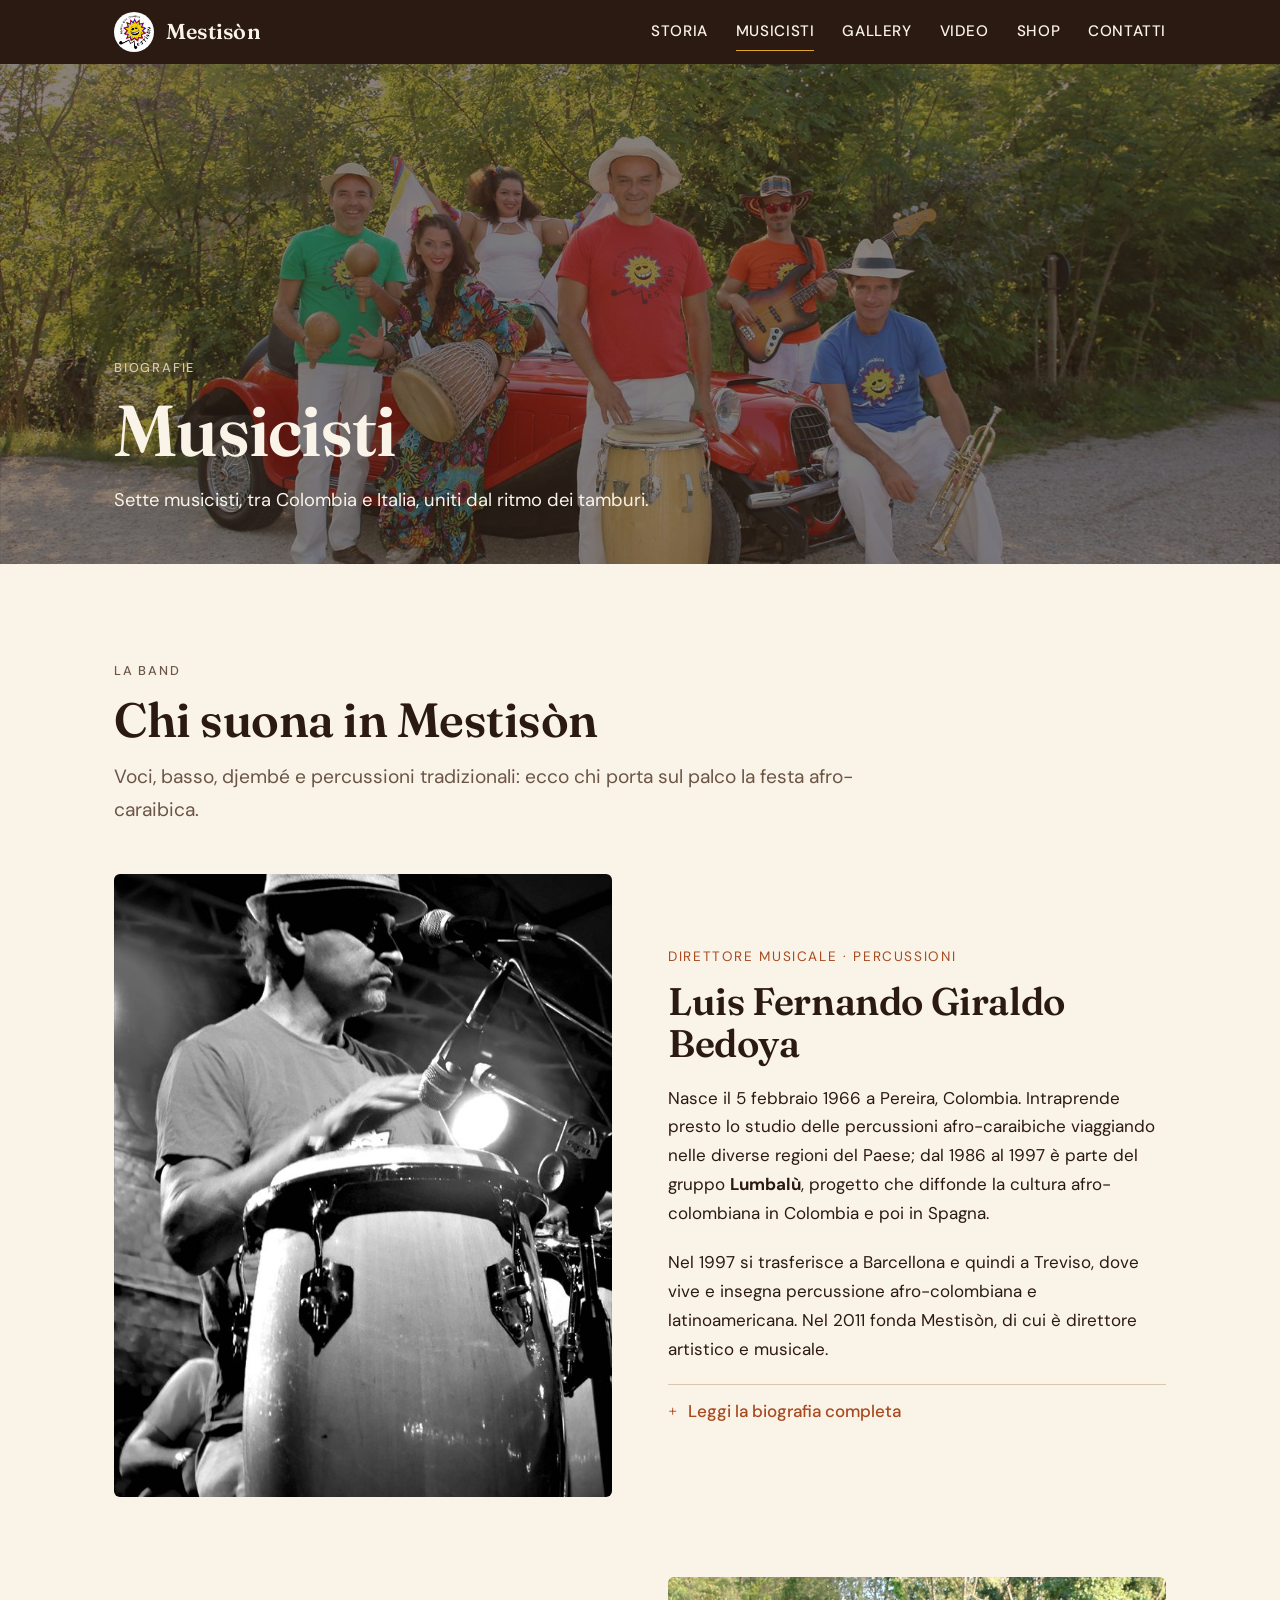
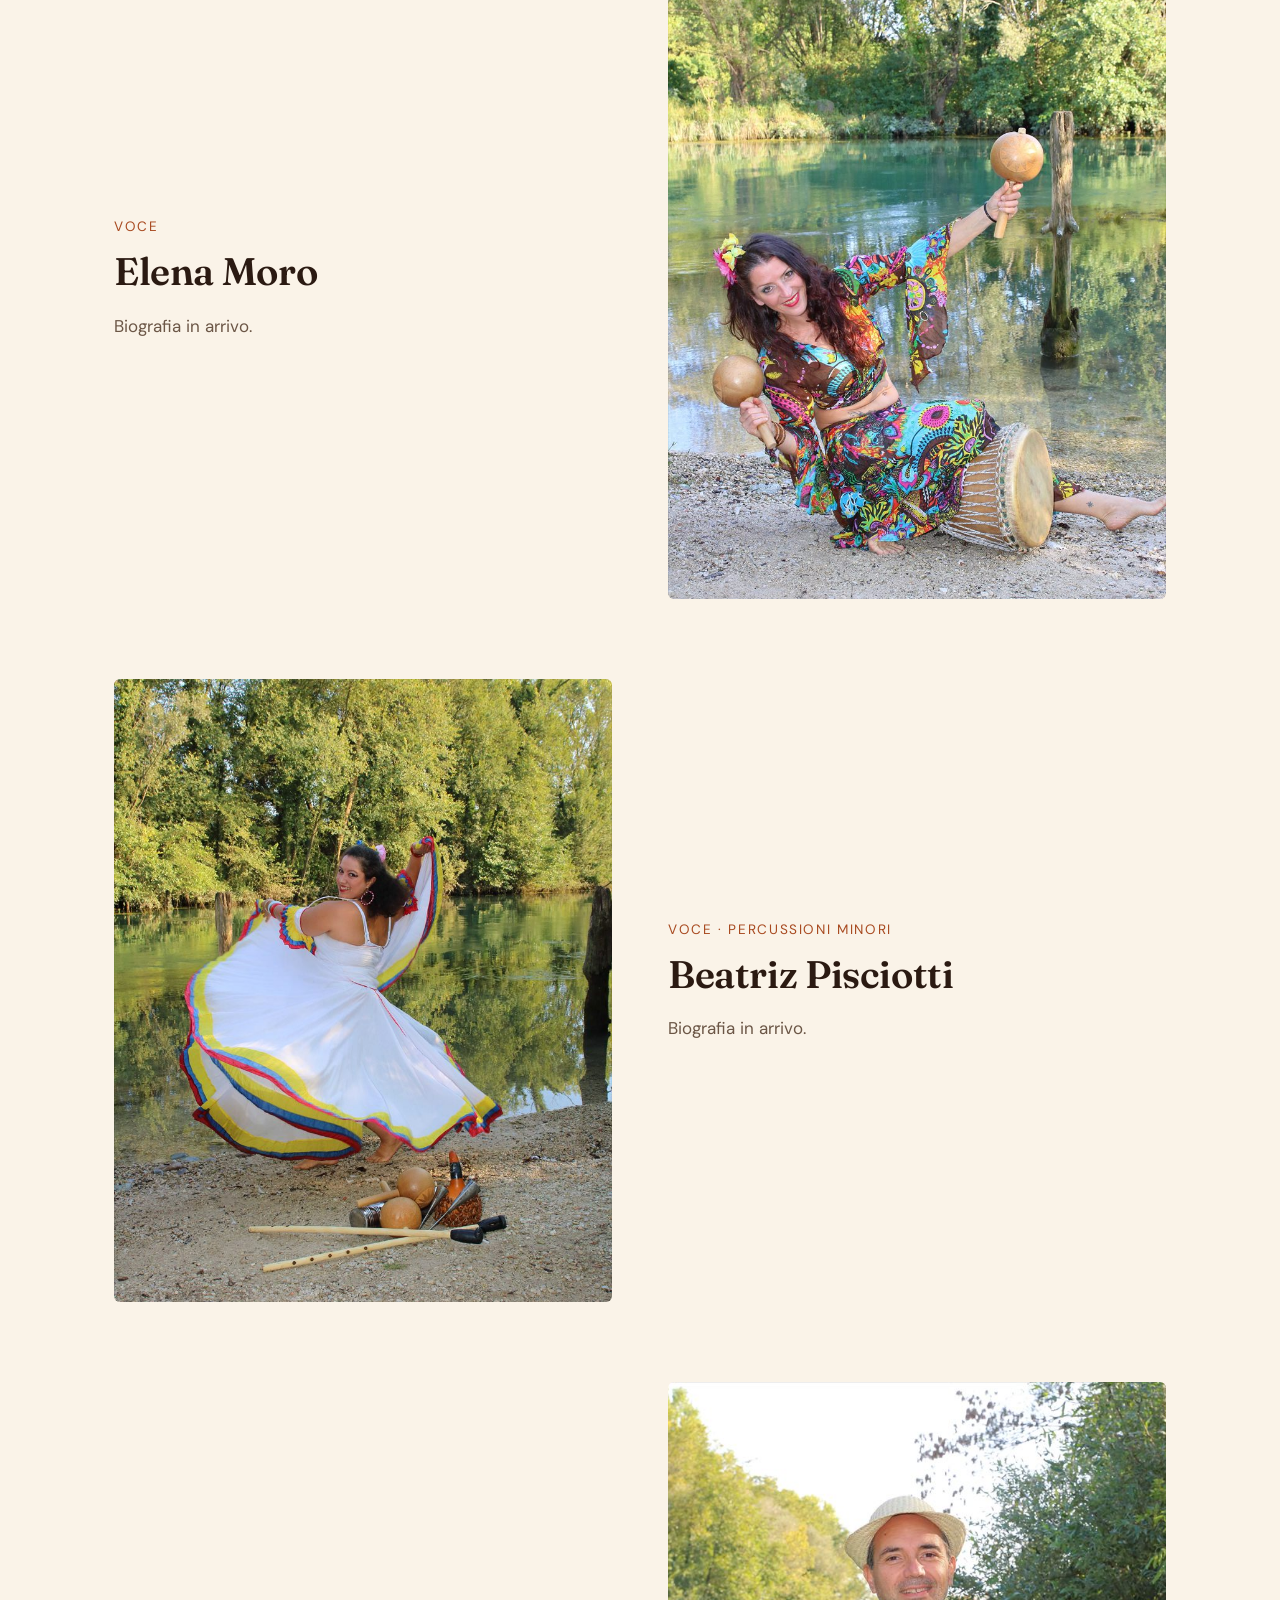
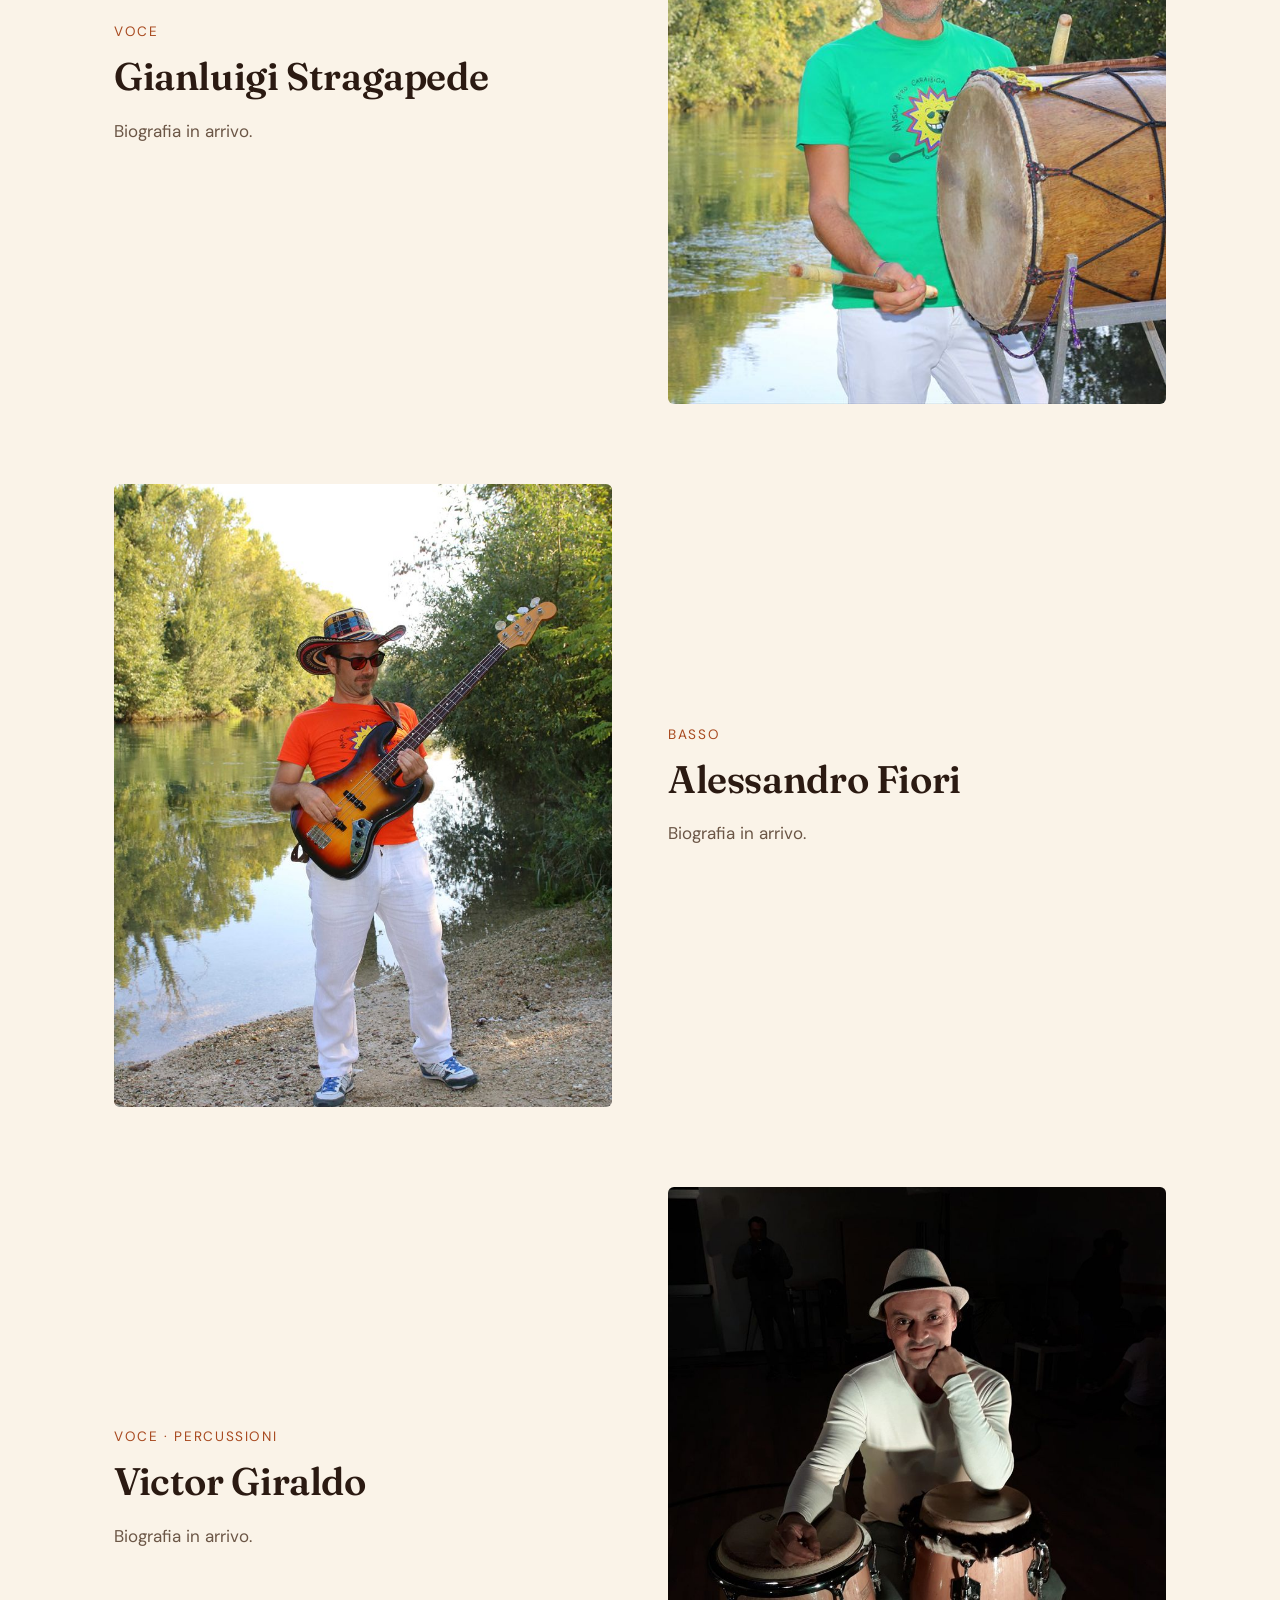
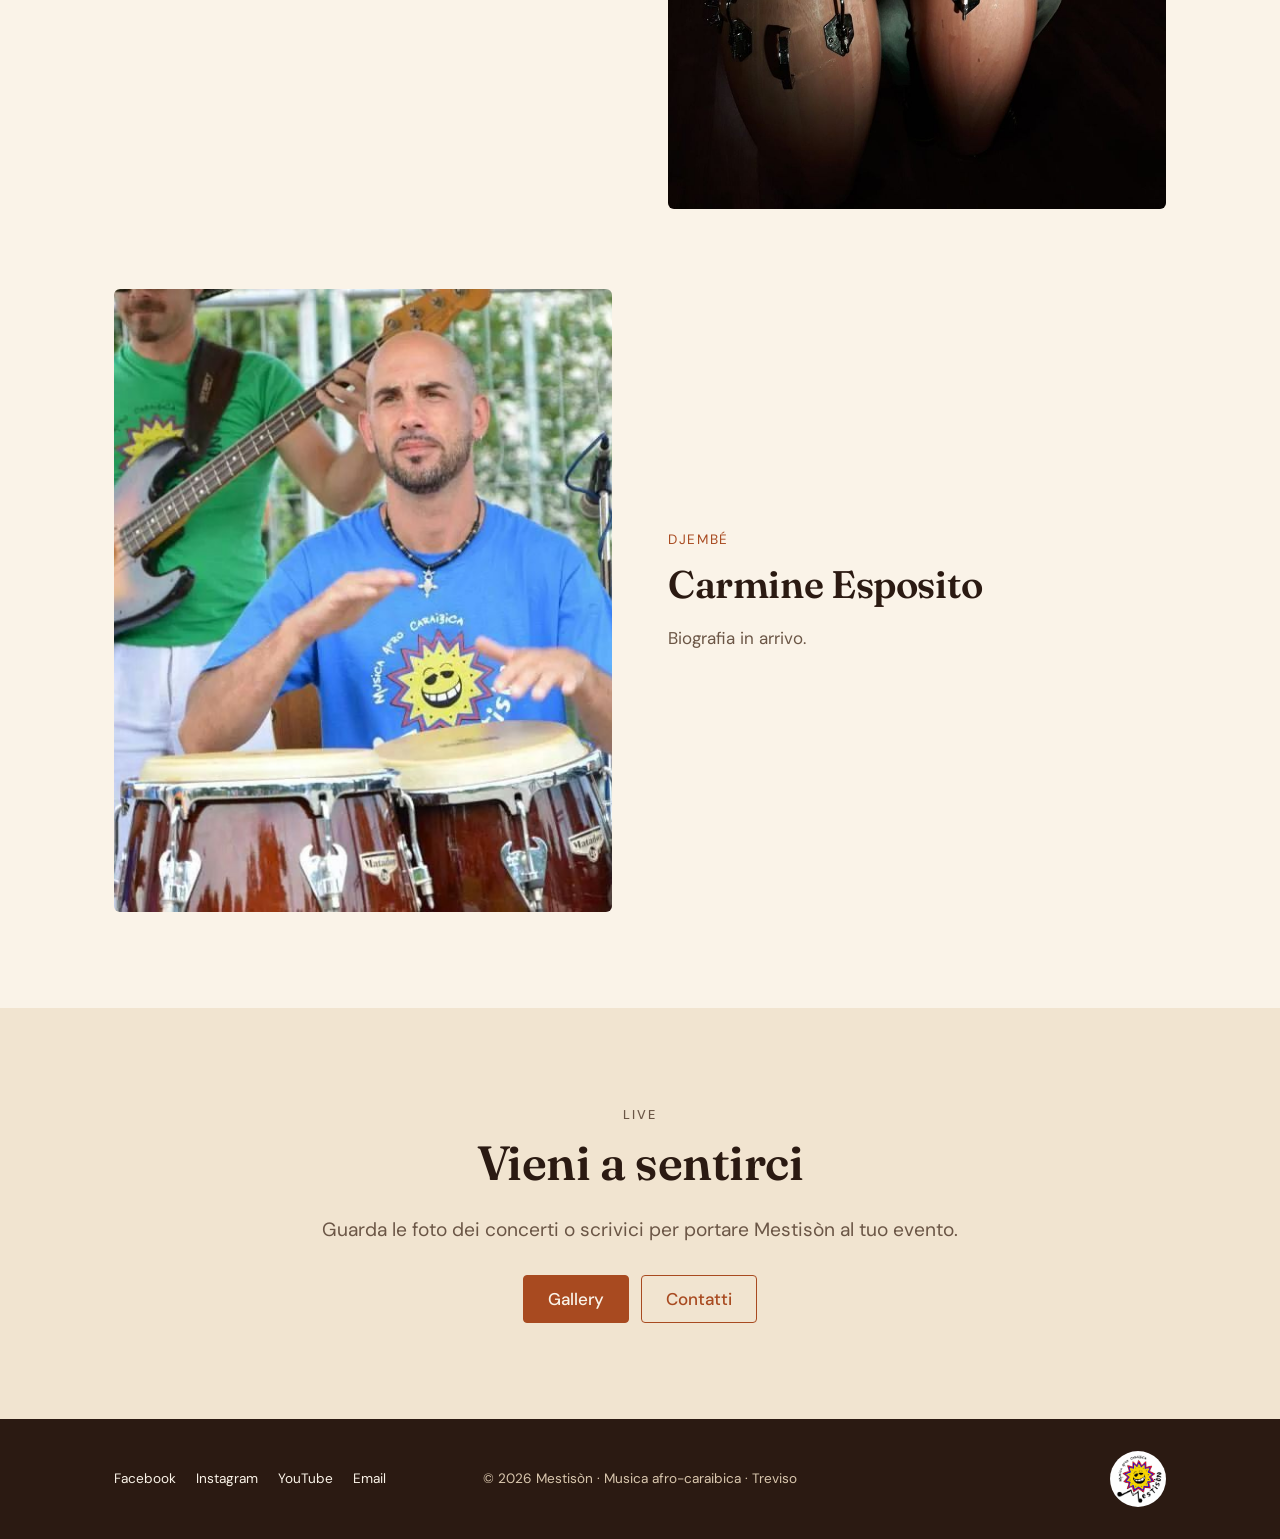
==== site/musicisti/index.html @ 8d2affe0 "Primo commit sito" ====
<!DOCTYPE html>
<html lang="it">
<head>
  <meta charset="utf-8">
  <meta name="viewport" content="width=device-width, initial-scale=1">
  <title>Musicisti · Mestisòn</title>
  <meta name="description" content="I musicisti di Mestisòn: voci, basso, djembé e percussioni afro-colombiane sotto la direzione di Luis Fernando Giraldo Bedoya.">
  <link rel="icon" href="../assets/images/logo.jpg">
  <link rel="preconnect" href="https://fonts.googleapis.com">
  <link rel="preconnect" href="https://fonts.gstatic.com" crossorigin>
  <link href="https://fonts.googleapis.com/css2?family=Fraunces:wght@600&family=DM+Sans:wght@400;500;700&display=swap" rel="stylesheet">
  <link rel="stylesheet" href="../css/style.css">
</head>
<body>
  <a class="skip-link" href="#main">Vai al contenuto</a>

  <header class="top-bar">
    <div class="container top-bar__inner">
      <a class="brand" href="../" aria-label="Mestisòn, home">
        <img src="../assets/images/logo.jpg" alt="" width="40" height="40">
        <span>Mestisòn</span>
      </a>
      <button class="menu-toggle" type="button" aria-expanded="false" aria-controls="site-nav" aria-label="Apri il menu">
        <span></span><span></span><span></span>
      </button>
      <nav id="site-nav" class="site-nav" aria-label="Navigazione principale">
        <ul>
          <li><a href="../storia/">Storia</a></li>
          <li><a href="../musicisti/" aria-current="page">Musicisti</a></li>
          <li><a href="../gallery/">Gallery</a></li>
          <li><a href="../video/">Video</a></li>
          <li><a href="../shop/">Shop</a></li>
          <li><a href="../contatti/">Contatti</a></li>
        </ul>
      </nav>
    </div>
  </header>

  <section class="hero" aria-labelledby="page-title">
    <img class="hero__img" src="../assets/images/gallery/img-7820.jpg" alt="I componenti di Mestisòn in posa con gli strumenti davanti a un'auto d'epoca rossa" fetchpriority="high">
    <div class="hero__content container">
      <span class="eyebrow">Biografie</span>
      <h1 id="page-title">Musicisti</h1>
      <p>Sette musicisti, tra Colombia e Italia, uniti dal ritmo dei tamburi.</p>
    </div>
  </section>

  <main id="main">
    <section class="section">
      <div class="container">
        <div class="section__head measure">
          <span class="eyebrow">La band</span>
          <h2>Chi suona in Mestisòn</h2>
          <p class="lead">Voci, basso, djembé e percussioni tradizionali: ecco chi porta sul palco la festa afro-caraibica.</p>
        </div>

        <div class="musicians">
          <article class="musician" id="luis">
            <figure class="musician__media">
              <img src="../assets/images/musicisti/luis-live.jpg" alt="Luis Giraldo Bedoya alle congas durante un concerto" loading="lazy" width="675" height="1200">
            </figure>
            <div>
              <span class="musician__role">Direttore musicale · Percussioni</span>
              <h2>Luis Fernando Giraldo Bedoya</h2>
              <p>Nasce il 5 febbraio 1966 a Pereira, Colombia. Intraprende presto lo studio delle percussioni afro-caraibiche viaggiando nelle diverse regioni del Paese; dal 1986 al 1997 è parte del gruppo <strong>Lumbalù</strong>, progetto che diffonde la cultura afro-colombiana in Colombia e poi in Spagna.</p>
              <p>Nel 1997 si trasferisce a Barcellona e quindi a Treviso, dove vive e insegna percussione afro-colombiana e latinoamericana. Nel 2011 fonda Mestisòn, di cui è direttore artistico e musicale.</p>
              <details>
                <summary>Leggi la biografia completa</summary>
                <h3>Istruzione</h3>
                <p>Consegue il diploma di maturità classica nel 1986 presso il liceo “Juvenal Cano Moreno” di Pereira, Colombia. Dal 1992 al 1995 frequenta corsi di formazione universitaria presso la Facoltà di Belle Arti e Umanità dell’Università Tecnologica di Pereira; in particolare partecipa al corso di percussione afro-cubana e caraibica con il maestro Felix Lopez. Studia percussione africana da privatista e come autodidatta.</p>
                <h3>Esperienze lavorative</h3>
                <p>Dal 1987 al 1994 insegna percussione latinoamericana e afro-colombiana presso diversi enti di Pereira, tra cui il Museo de Arte Post Moderno Laura Lopez, il S.E.N.A. e la Corporazione Culturale El Solar. In Italia prosegue come insegnante privato di percussione afro-colombiana e latinoamericana dal 2000 a oggi, soprattutto a Treviso.</p>
                <h3>Breve storia</h3>
                <p>Con Lumbalù partecipa a numerosi festival:</p>
                <ul>
                  <li>Festival Nacional de Gaitas (Sucre), 1992 – primo premio</li>
                  <li>Festival Nacional de Pito Atravesao (Sucre), 1994 – primo premio</li>
                  <li>Festival Nacional de Baile Cantao (Bolívar), 1996 – invitati speciali</li>
                  <li>Festival Internacional de la Canción de Puerto Rico, 1994 – in rappresentanza della Colombia</li>
                  <li>Caravanne des Quartiers – Galicia Tropical (Lione, Francia), 1997 – ospiti di Manu Chao</li>
                  <li>Festival de Música del Mundo (Barcellona), 1997 – ospiti speciali</li>
                  <li>Festival Internacional de Músicas Populares del Mundo (Barcellona), 1997 – ospiti speciali</li>
                </ul>
                <p>Dal 1998 al 2005 collabora come percussionista con diverse formazioni, tra cui Orquestra Revolución Latina, Latinos del Mundo e Titikò. Nel 2011 partecipa alla realizzazione dell’album <em>L’amore per gli altri diventa musica</em> (progetto ADVAR) insieme a Tolo Marton e Marco Dalla Pietra. Nello stesso anno fonda Mestisòn, con cui partecipa a Suoni di Marca 2011 come gruppo di supporto a Buena Vista Social Club.</p>
              </details>
            </div>
          </article>

          <article class="musician" id="elena">
            <figure class="musician__media">
              <img src="../assets/images/musicisti/elena.jpg" alt="Elena Moro" loading="lazy" width="800" height="1200">
            </figure>
            <div>
              <span class="musician__role">Voce</span>
              <h2>Elena Moro</h2>
              <p class="muted">Biografia in arrivo.</p>
            </div>
          </article>

          <article class="musician" id="beatriz">
            <figure class="musician__media">
              <img src="../assets/images/musicisti/beatriz.jpg" alt="Beatriz Pisciotti in abito tradizionale colombiano sulla riva del fiume" loading="lazy" width="800" height="1200">
            </figure>
            <div>
              <span class="musician__role">Voce · Percussioni minori</span>
              <h2>Beatriz Pisciotti</h2>
              <p class="muted">Biografia in arrivo.</p>
            </div>
          </article>

          <article class="musician" id="gigi">
            <figure class="musician__media">
              <img src="../assets/images/musicisti/gigi.jpg" alt="Gianluigi Stragapede con la tambora sulla riva del fiume" loading="lazy" width="1200" height="800">
            </figure>
            <div>
              <span class="musician__role">Voce</span>
              <h2>Gianluigi Stragapede</h2>
              <p class="muted">Biografia in arrivo.</p>
            </div>
          </article>

          <article class="musician" id="ale">
            <figure class="musician__media">
              <img src="../assets/images/musicisti/ale.jpg" alt="Alessandro Fiori" loading="lazy" width="800" height="1200">
            </figure>
            <div>
              <span class="musician__role">Basso</span>
              <h2>Alessandro Fiori</h2>
              <p class="muted">Biografia in arrivo.</p>
            </div>
          </article>

          <article class="musician" id="victor">
            <figure class="musician__media">
              <img src="../assets/images/musicisti/victor.jpg" alt="Victor Giraldo alle congas" loading="lazy" width="900" height="1200">
            </figure>
            <div>
              <span class="musician__role">Voce · Percussioni</span>
              <h2>Victor Giraldo</h2>
              <p class="muted">Biografia in arrivo.</p>
            </div>
          </article>

          <article class="musician" id="carmine">
            <figure class="musician__media">
              <img src="../assets/images/musicisti/carmine.jpg" alt="Carmine Esposito" loading="lazy" width="960" height="636">
            </figure>
            <div>
              <span class="musician__role">Djembé</span>
              <h2>Carmine Esposito</h2>
              <p class="muted">Biografia in arrivo.</p>
            </div>
          </article>
        </div>
      </div>
    </section>

    <section class="section section--alt text-center">
      <div class="container">
        <span class="eyebrow">Live</span>
        <h2>Vieni a sentirci</h2>
        <p class="lead">Guarda le foto dei concerti o scrivici per portare Mestisòn al tuo evento.</p>
        <div class="btn-group" style="justify-content: center;">
          <a class="btn" href="../gallery/">Gallery</a>
          <a class="btn btn--ghost" href="../contatti/">Contatti</a>
        </div>
      </div>
    </section>
  </main>

  <footer class="bottom-bar">
    <div class="container bottom-bar__inner">
      <ul class="social" aria-label="Social">
        <!-- TODO: inserire gli URL dei profili social della band -->
        <li><a href="#">Facebook</a></li>
        <li><a href="#">Instagram</a></li>
        <li><a href="#">YouTube</a></li>
        <li><a href="mailto:mestison2011@gmail.com">Email</a></li>
      </ul>
      <p class="bottom-bar__copy">© <span id="year">2026</span> Mestisòn · Musica afro-caraibica · Treviso</p>
      <a class="bottom-bar__logo" href="../" aria-label="Mestisòn, home">
        <img src="../assets/images/logo.jpg" alt="Logo Mestisòn" width="56" height="56">
      </a>
    </div>
  </footer>

  <script src="../script.js"></script>
</body>
</html>
---- site/css/style.css ----
/* =========================================================
   Mestisòn — foglio di stile
   Token da ./requisiti/prompt/css/style.css + sezione "Stile"
   di ./requisiti/analisi.md
   ========================================================= */

:root {
  --bg: #FAF3E8;
  --bg-alt: #F1E4D0;
  --text: #2B1A12;
  --text-muted: #6B5646;
  --accent: #C65D2E;
  /* Terracotta scurita per testo/pulsanti: #C65D2E su crema ha contrasto 3.8:1,
     #A84A20 raggiunge 5.2:1 su crema e 4.6:1 su sabbia (WCAG AA ≥ 4.5:1). */
  --accent-ink: #A84A20;
  --accent-ink-hover: #8A3B18;
  --accent-2: #E0A526;
  --accent-cool: #1F6F6B;
  --bar: #2B1A12;
  --bar-text: #FAF3E8;
  --bar-muted: #D9C7AE;
  --line: #D9C7AE;
  --max-width: 1100px;
  --radius: 6px;
  --radius-btn: 4px;

  --font-display: "Fraunces", "DM Serif Display", Georgia, serif;
  --font-body: "DM Sans", "Inter", system-ui, sans-serif;

  --topbar-h: 64px;
  --section-y: 96px;
  --gutter: 24px;
  --transition: 200ms ease;
}

/* ---------- Reset essenziale ---------- */

*,
*::before,
*::after {
  box-sizing: border-box;
}

html {
  scroll-behavior: smooth;
  -webkit-text-size-adjust: 100%;
}

body {
  margin: 0;
  background: var(--bg);
  color: var(--text);
  font-family: var(--font-body);
  font-size: 17px;
  line-height: 1.7;
}

img,
video {
  display: block;
  max-width: 100%;
  height: auto;
}

img {
  border-radius: var(--radius);
}

h1,
h2,
h3,
h4 {
  font-family: var(--font-display);
  font-weight: 600;
  line-height: 1.1;
  margin: 0 0 0.5em;
  letter-spacing: -0.01em;
}

h1 {
  font-size: clamp(2.5rem, 6vw, 4.5rem);
}

h2 {
  font-size: clamp(2rem, 4vw, 3rem);
}

h3 {
  font-size: clamp(1.35rem, 2.4vw, 1.75rem);
}

p {
  margin: 0 0 1.2em;
}

ul,
ol {
  margin: 0 0 1.2em;
  padding-left: 1.3em;
}

a {
  color: var(--accent-ink);
  text-decoration: none;
  text-underline-offset: 0.2em;
  text-decoration-thickness: 1px;
  transition: color var(--transition), opacity var(--transition);
}

a:hover {
  text-decoration: underline;
  color: var(--accent-ink-hover);
}

:focus-visible {
  outline: 2px solid var(--accent-cool);
  outline-offset: 3px;
}

hr {
  border: 0;
  border-top: 1px solid var(--line);
  margin: 0;
}

/* ---------- Utilità ---------- */

.container {
  width: 100%;
  max-width: var(--max-width);
  margin-inline: auto;
  padding-inline: var(--gutter);
}

.visually-hidden {
  position: absolute;
  width: 1px;
  height: 1px;
  margin: -1px;
  padding: 0;
  overflow: hidden;
  clip: rect(0 0 0 0);
  white-space: nowrap;
  border: 0;
}

.skip-link {
  position: absolute;
  top: -100%;
  left: var(--gutter);
  z-index: 100;
  padding: 8px 14px;
  background: var(--bar);
  color: var(--bar-text);
  border-radius: 0 0 var(--radius-btn) var(--radius-btn);
}

.skip-link:focus {
  top: 0;
}

.eyebrow {
  display: block;
  margin: 0 0 12px;
  font-size: 0.8rem;
  font-weight: 500;
  letter-spacing: 0.14em;
  text-transform: uppercase;
  color: var(--text-muted);
}

.lead {
  font-size: 1.2rem;
  color: var(--text-muted);
  max-width: 60ch;
}

.muted {
  color: var(--text-muted);
}

.measure {
  max-width: 68ch;
}

.text-center {
  text-align: center;
}

.text-center .lead,
.text-center .measure {
  margin-inline: auto;
}

/* ---------- Pulsanti ---------- */

.btn {
  display: inline-block;
  padding: 12px 24px;
  background: var(--accent-ink);
  color: var(--bar-text);
  font-weight: 500;
  border: 1px solid var(--accent-ink);
  border-radius: var(--radius-btn);
  cursor: pointer;
  line-height: 1.3;
  transition: background-color var(--transition), color var(--transition), border-color var(--transition);
}

.btn:hover,
.btn:focus-visible {
  background: var(--accent-ink-hover);
  border-color: var(--accent-ink-hover);
  color: var(--bar-text);
  text-decoration: none;
}

.btn--ghost {
  background: transparent;
  color: var(--accent-ink);
}

.btn--ghost:hover,
.btn--ghost:focus-visible {
  background: var(--accent-ink);
  color: var(--bar-text);
}

.hero .btn--ghost {
  color: var(--bar-text);
  border-color: var(--bar-text);
}

.hero .btn--ghost:hover,
.hero .btn--ghost:focus-visible {
  background: var(--bar-text);
  color: var(--text);
}

.btn-group {
  display: flex;
  flex-wrap: wrap;
  gap: 12px;
  margin-top: 28px;
}

/* ---------- Top bar ---------- */

.top-bar {
  position: sticky;
  top: 0;
  z-index: 50;
  height: var(--topbar-h);
  background: var(--bar);
  color: var(--bar-text);
}

.top-bar__inner {
  display: flex;
  align-items: center;
  justify-content: space-between;
  height: 100%;
  gap: 24px;
}

.brand {
  display: inline-flex;
  align-items: center;
  gap: 12px;
  color: var(--bar-text);
  font-family: var(--font-display);
  font-size: 1.35rem;
  font-weight: 600;
  letter-spacing: 0.01em;
}

.brand:hover {
  color: var(--bar-text);
  text-decoration: none;
  opacity: 0.85;
}

.brand img {
  width: 40px;
  height: 40px;
  border-radius: 50%;
  object-fit: cover;
}

.site-nav ul {
  display: flex;
  gap: 28px;
  margin: 0;
  padding: 0;
  list-style: none;
}

.site-nav a {
  display: inline-block;
  padding: 6px 0;
  color: var(--bar-text);
  font-size: 0.95rem;
  font-weight: 500;
  letter-spacing: 0.04em;
  text-transform: uppercase;
  border-bottom: 1px solid transparent;
  transition: color var(--transition), border-color var(--transition);
}

.site-nav a:hover {
  text-decoration: none;
  color: var(--accent-2);
}

.site-nav a[aria-current="page"] {
  border-bottom-color: var(--accent-2);
}

.menu-toggle {
  display: none;
  width: 44px;
  height: 44px;
  padding: 0;
  background: transparent;
  border: 0;
  cursor: pointer;
  flex-direction: column;
  align-items: center;
  justify-content: center;
  gap: 5px;
}

.menu-toggle span {
  display: block;
  width: 24px;
  height: 2px;
  background: var(--bar-text);
  transition: opacity var(--transition);
}

.menu-toggle[aria-expanded="true"] span:nth-child(2) {
  opacity: 0;
}

/* ---------- Hero / banner ---------- */

.hero {
  position: relative;
  height: 60vh;
  max-height: 500px;
  min-height: 320px;
  display: flex;
  align-items: flex-end;
  color: var(--bar-text);
  overflow: hidden;
}

.hero__img {
  position: absolute;
  inset: 0;
  width: 100%;
  height: 100%;
  object-fit: cover;
  border-radius: 0;
}

.hero::after {
  content: "";
  position: absolute;
  inset: 0;
  background: rgba(43, 26, 18, 0.55);
}

.hero__content {
  position: relative;
  z-index: 1;
  padding-block: 48px;
}

.hero .eyebrow {
  color: var(--bar-muted);
}

.hero h1 {
  margin-bottom: 0.2em;
  color: var(--bar-text);
}

.hero p {
  max-width: 54ch;
  margin-bottom: 0;
  font-size: 1.15rem;
}

.hero--home {
  height: 72vh;
  max-height: 620px;
}

/* ---------- Sezioni ---------- */

.section {
  padding-block: var(--section-y);
}

.section--alt {
  background: var(--bg-alt);
}

.section--line {
  border-top: 1px solid var(--line);
}

.section--tight {
  padding-block: calc(var(--section-y) * 0.6);
}

.section__head {
  margin-bottom: 48px;
}

.section__head h2 {
  margin-bottom: 0.3em;
}

.section__head p {
  margin-bottom: 0;
}

.two-col {
  display: grid;
  grid-template-columns: 1fr 1fr;
  gap: 56px;
  align-items: center;
}

.two-col--reverse .two-col__media {
  order: 2;
}

.two-col__media img {
  width: 100%;
  height: 100%;
  object-fit: cover;
}

/* ---------- Biografie / musicisti ---------- */

.musicians {
  display: grid;
  gap: 80px;
}

.musician {
  display: grid;
  grid-template-columns: 1fr 1fr;
  gap: 56px;
  align-items: center;
}

.musician:nth-child(even) .musician__media {
  order: 2;
}

.musician__media {
  margin: 0;
}

.musician__media img {
  width: 100%;
  aspect-ratio: 4 / 5;
  object-fit: cover;
}

.musician__role {
  display: block;
  margin-bottom: 12px;
  font-size: 0.85rem;
  letter-spacing: 0.12em;
  text-transform: uppercase;
  color: var(--accent-ink);
}

.musician h2 {
  font-size: clamp(1.75rem, 3vw, 2.4rem);
}

.musician details {
  margin-top: 8px;
  border-top: 1px solid var(--line);
  padding-top: 12px;
}

.musician summary {
  cursor: pointer;
  font-weight: 500;
  color: var(--accent-ink);
  list-style: none;
}

.musician summary::-webkit-details-marker {
  display: none;
}

.musician summary::before {
  content: "+";
  display: inline-block;
  width: 1.2em;
  font-family: var(--font-display);
}

.musician details[open] summary::before {
  content: "–";
}

.musician summary:hover {
  text-decoration: underline;
}

.musician details h3 {
  margin-top: 1.4em;
  font-size: 1.1rem;
  letter-spacing: 0.08em;
  text-transform: uppercase;
  font-family: var(--font-body);
  font-weight: 700;
}

.musician details ul {
  padding-left: 1.1em;
}

/* ---------- Griglie contenuti ---------- */

.cards {
  display: grid;
  grid-template-columns: repeat(3, 1fr);
  gap: 32px;
}

.card {
  padding: 32px 28px;
  background: var(--bg);
  border: 1px solid var(--line);
  border-radius: var(--radius);
}

.section--alt .card {
  background: var(--bg);
}

.card h3 {
  margin-bottom: 0.4em;
}

.card p:last-child {
  margin-bottom: 0;
}

.card--contact a {
  font-size: 1.15rem;
  font-weight: 500;
  word-break: break-word;
}

.rhythms {
  display: flex;
  flex-wrap: wrap;
  justify-content: center;
  gap: 8px 0;
  margin: 0;
  padding: 0;
  list-style: none;
  font-family: var(--font-display);
  font-size: clamp(1.3rem, 2.6vw, 1.9rem);
}

.rhythms li {
  padding-inline: 20px;
  border-right: 1px solid var(--line);
}

.rhythms li:last-child {
  border-right: 0;
}

.rhythms em {
  font-style: normal;
  color: var(--accent-ink);
}

/* ---------- Timeline ---------- */

.timeline {
  margin: 0;
  padding: 0;
  list-style: none;
  border-left: 1px solid var(--line);
}

.timeline li {
  position: relative;
  padding: 0 0 28px 32px;
}

.timeline li:last-child {
  padding-bottom: 0;
}

.timeline li::before {
  content: "";
  position: absolute;
  left: -5px;
  top: 0.65em;
  width: 9px;
  height: 9px;
  border-radius: 50%;
  background: var(--accent);
}

.timeline time {
  display: block;
  font-family: var(--font-display);
  font-size: 1.3rem;
  color: var(--accent-ink);
}

/* ---------- Gallery ---------- */

.gallery {
  display: grid;
  grid-template-columns: repeat(3, 1fr);
  grid-auto-rows: 240px;
  grid-auto-flow: dense;
  gap: 16px;
}

.gallery figure {
  margin: 0;
  position: relative;
  overflow: hidden;
  border-radius: var(--radius);
}

.gallery figure.is-tall {
  grid-row: span 2;
}

.gallery figure.is-wide {
  grid-column: span 2;
}

.gallery button {
  display: block;
  width: 100%;
  height: 100%;
  padding: 0;
  border: 0;
  background: none;
  cursor: zoom-in;
}

.gallery img {
  width: 100%;
  height: 100%;
  object-fit: cover;
  transition: opacity var(--transition);
}

.gallery button:hover img,
.gallery button:focus-visible img {
  opacity: 0.85;
}

.gallery figcaption {
  position: absolute;
  inset: auto 0 0 0;
  padding: 28px 16px 12px;
  font-size: 0.85rem;
  color: var(--bar-text);
  background: linear-gradient(to top, rgba(43, 26, 18, 0.75), rgba(43, 26, 18, 0));
  pointer-events: none;
}

.gallery-preview {
  display: grid;
  grid-template-columns: repeat(3, 1fr);
  gap: 16px;
}

.gallery-preview img {
  width: 100%;
  aspect-ratio: 4 / 3;
  object-fit: cover;
}

/* Lightbox */

.lightbox {
  max-width: min(92vw, 1200px);
  max-height: 92vh;
  padding: 0;
  border: 0;
  border-radius: var(--radius);
  background: var(--bar);
  color: var(--bar-text);
  overflow: hidden;
}

.lightbox[open] {
  display: flex;
  flex-direction: column;
}

.lightbox::backdrop {
  background: rgba(43, 26, 18, 0.85);
}

.lightbox img {
  flex: 1 1 auto;
  min-height: 0;
  max-height: calc(92vh - 64px);
  width: auto;
  max-width: 100%;
  margin-inline: auto;
  object-fit: contain;
  border-radius: var(--radius) var(--radius) 0 0;
}

.lightbox__caption {
  flex: 0 0 auto;
  display: flex;
  align-items: center;
  justify-content: space-between;
  gap: 16px;
  padding: 12px 16px;
  font-size: 0.9rem;
  color: var(--bar-muted);
}

.lightbox__close {
  padding: 6px 14px;
  background: transparent;
  color: var(--bar-text);
  border: 1px solid var(--bar-muted);
  border-radius: var(--radius-btn);
  cursor: pointer;
  font: inherit;
  transition: background-color var(--transition), color var(--transition);
}

.lightbox__close:hover {
  background: var(--bar-text);
  color: var(--text);
}

/* ---------- Video ---------- */

.video-frame {
  margin: 0;
}

.video-frame video {
  width: 100%;
  aspect-ratio: 16 / 9;
  background: var(--bar);
  border-radius: var(--radius);
}

.video-frame figcaption {
  margin-top: 12px;
  font-size: 0.9rem;
  color: var(--text-muted);
}

/* ---------- Photo strip ---------- */

.photo-row {
  display: grid;
  grid-template-columns: 1fr 1fr;
  gap: 16px;
}

.photo-row figure {
  margin: 0;
}

.photo-row img {
  width: 100%;
  aspect-ratio: 3 / 2;
  object-fit: cover;
}

.photo-row figcaption {
  margin-top: 8px;
  font-size: 0.85rem;
  color: var(--text-muted);
}

/* ---------- Notice (contenuti in arrivo) ---------- */

.notice {
  padding: 24px 28px;
  border: 1px solid var(--line);
  border-left: 3px solid var(--accent);
  border-radius: var(--radius);
  background: var(--bg);
}

.notice p:last-child {
  margin-bottom: 0;
}

/* ---------- Bottom bar ---------- */

.bottom-bar {
  background: var(--bar);
  color: var(--bar-muted);
  font-size: 0.85rem;
  padding-block: 32px;
}

.bottom-bar__inner {
  display: grid;
  grid-template-columns: 1fr auto 1fr;
  align-items: center;
  gap: 24px;
}

.bottom-bar a {
  color: var(--bar-text);
}

.bottom-bar a:hover {
  color: var(--accent-2);
}

.social {
  display: flex;
  gap: 20px;
  margin: 0;
  padding: 0;
  list-style: none;
}

.bottom-bar__copy {
  text-align: center;
  margin: 0;
}

.bottom-bar__logo {
  justify-self: end;
}

.bottom-bar__logo img {
  width: 56px;
  height: 56px;
  border-radius: 50%;
  object-fit: cover;
}

/* ---------- Responsive ---------- */

@media (max-width: 1000px) {
  .cards {
    grid-template-columns: repeat(2, 1fr);
  }
}

@media (max-width: 768px) {
  :root {
    --section-y: 56px;
    --gutter: 20px;
  }

  .menu-toggle {
    display: flex;
  }

  .site-nav {
    position: absolute;
    top: var(--topbar-h);
    left: 0;
    right: 0;
    display: none;
    background: var(--bar);
    border-top: 1px solid rgba(250, 243, 232, 0.15);
    padding: 12px var(--gutter) 20px;
  }

  .site-nav.is-open {
    display: block;
  }

  .site-nav ul {
    flex-direction: column;
    gap: 4px;
  }

  .site-nav a {
    display: block;
    padding: 10px 0;
    font-size: 1.05rem;
  }

  .site-nav a[aria-current="page"] {
    border-bottom-color: transparent;
    color: var(--accent-2);
  }

  .hero,
  .hero--home {
    height: auto;
    min-height: 320px;
    max-height: none;
  }

  .hero__content {
    padding-block: 36px;
  }

  .two-col,
  .musician,
  .photo-row,
  .cards {
    grid-template-columns: 1fr;
    gap: 28px;
  }

  .two-col--reverse .two-col__media,
  .musician:nth-child(even) .musician__media {
    order: 0;
  }

  .musicians {
    gap: 56px;
  }

  .musician__media img {
    aspect-ratio: 4 / 3;
  }

  .section__head {
    margin-bottom: 32px;
  }

  .gallery {
    grid-template-columns: repeat(2, 1fr);
    grid-auto-rows: 180px;
    gap: 10px;
  }

  .gallery figure.is-wide {
    grid-column: span 2;
  }

  .gallery-preview {
    grid-template-columns: 1fr;
  }

  .rhythms li {
    padding-inline: 12px;
  }

  .bottom-bar__inner {
    grid-template-columns: 1fr;
    justify-items: center;
    text-align: center;
  }

  .social {
    flex-wrap: wrap;
    justify-content: center;
    gap: 8px 20px;
  }

  .bottom-bar__logo {
    justify-self: center;
  }
}

@media (max-width: 480px) {
  .gallery {
    grid-template-columns: 1fr;
    grid-auto-rows: 220px;
  }

  .gallery figure.is-tall,
  .gallery figure.is-wide {
    grid-row: auto;
    grid-column: auto;
  }
}

@media (prefers-reduced-motion: reduce) {
  html {
    scroll-behavior: auto;
  }

  *,
  *::before,
  *::after {
    transition: none !important;
  }
}
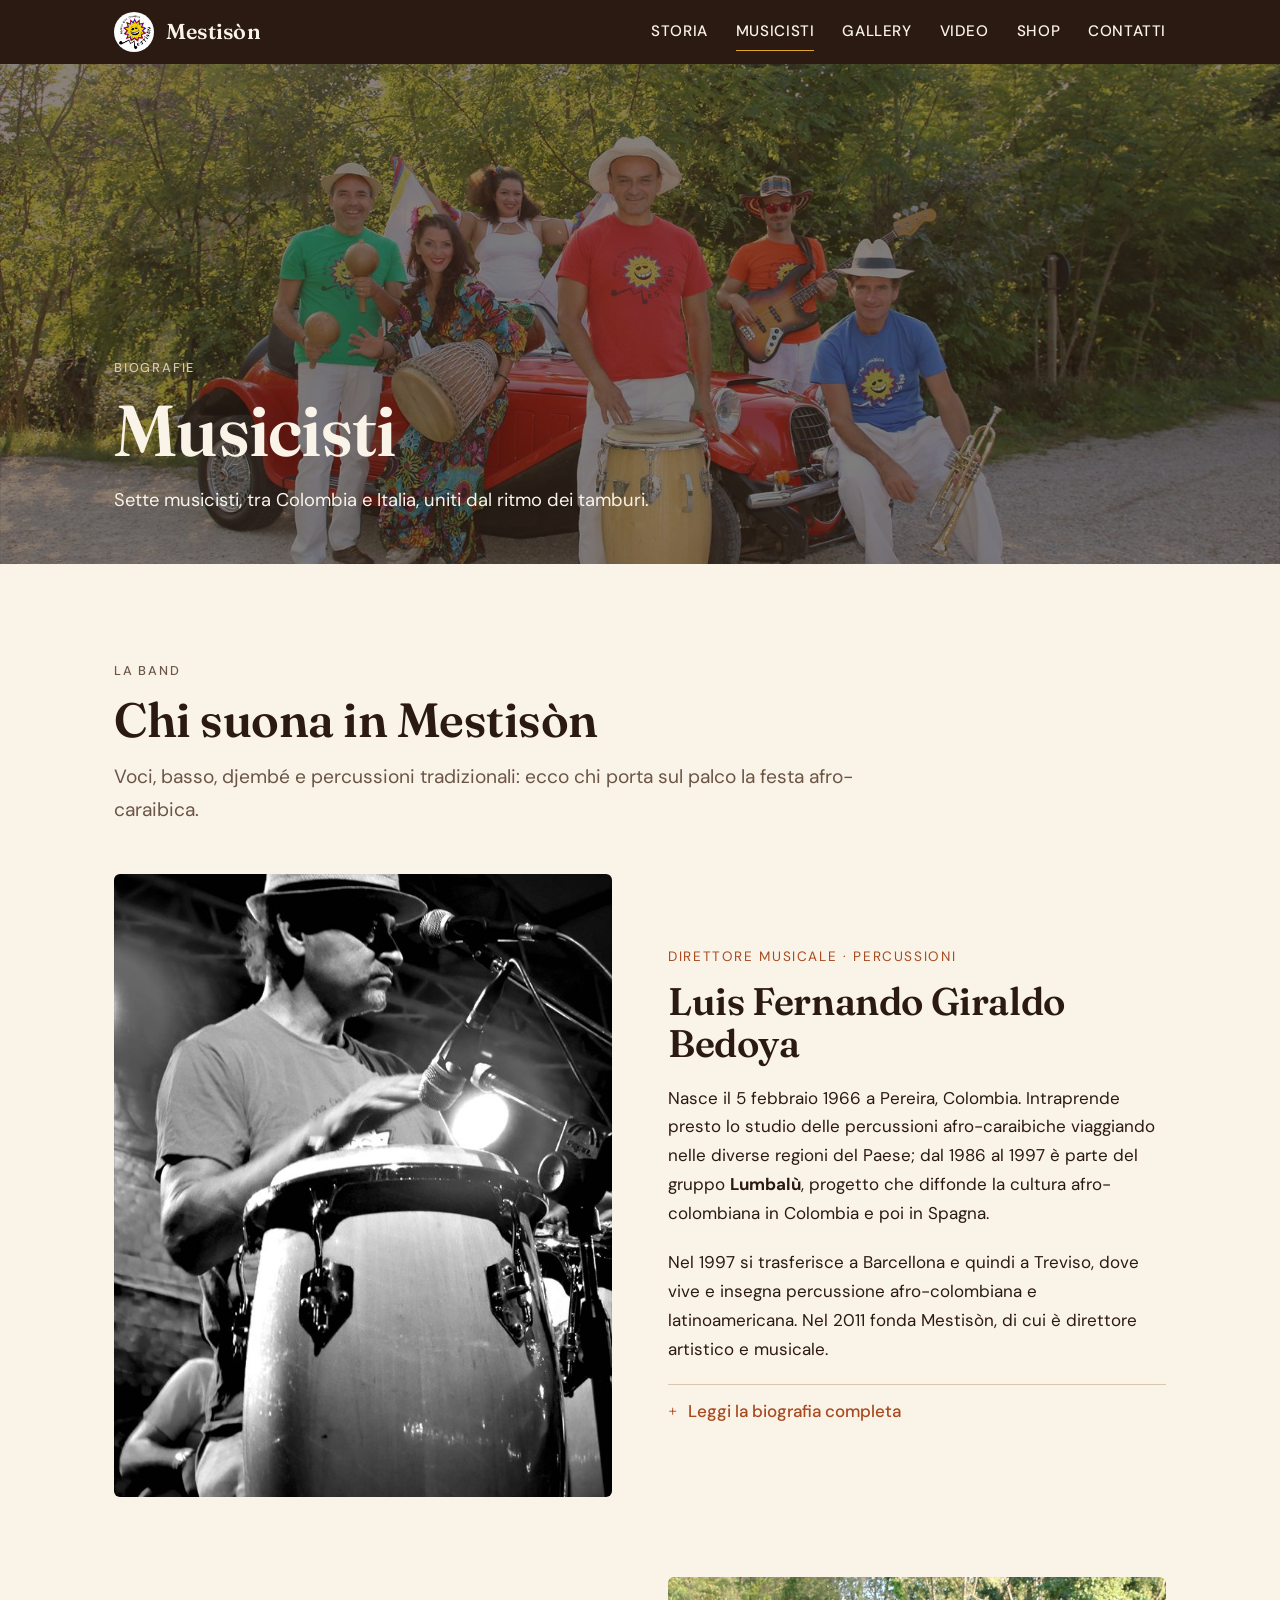
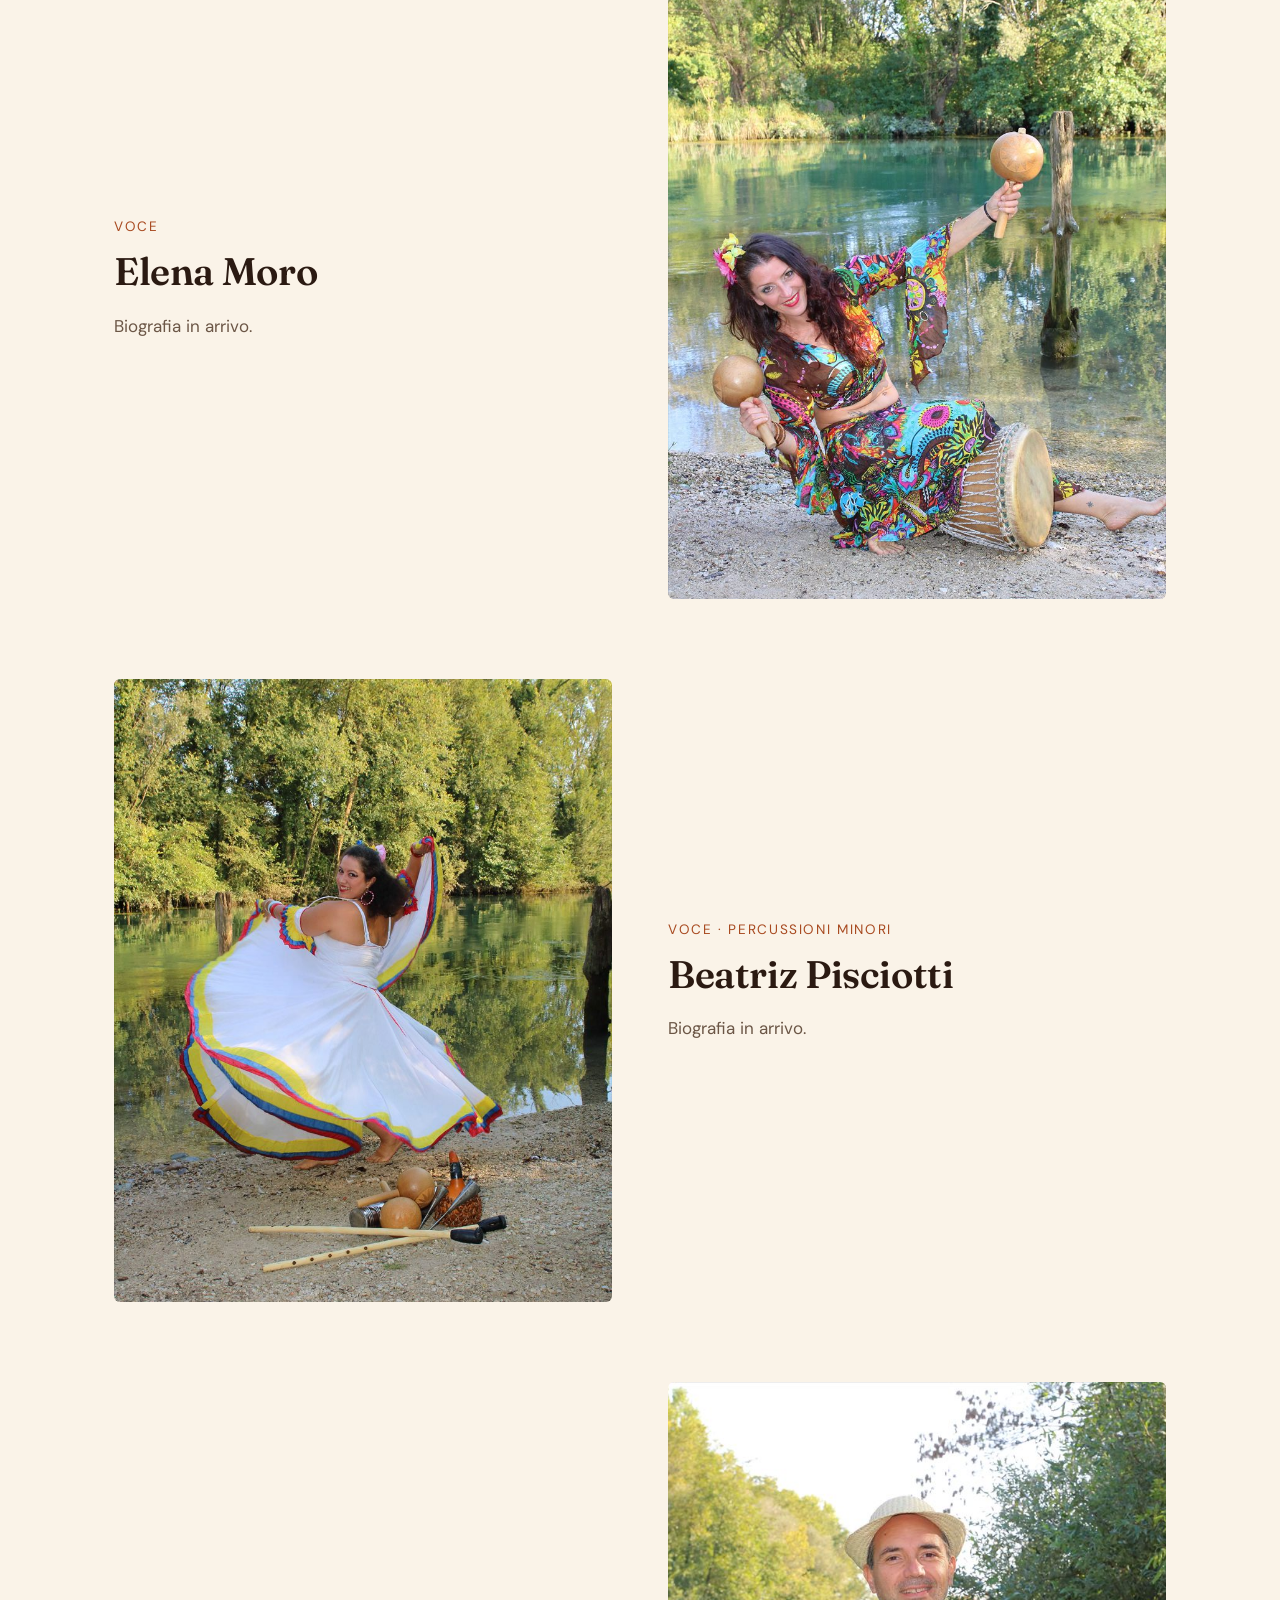
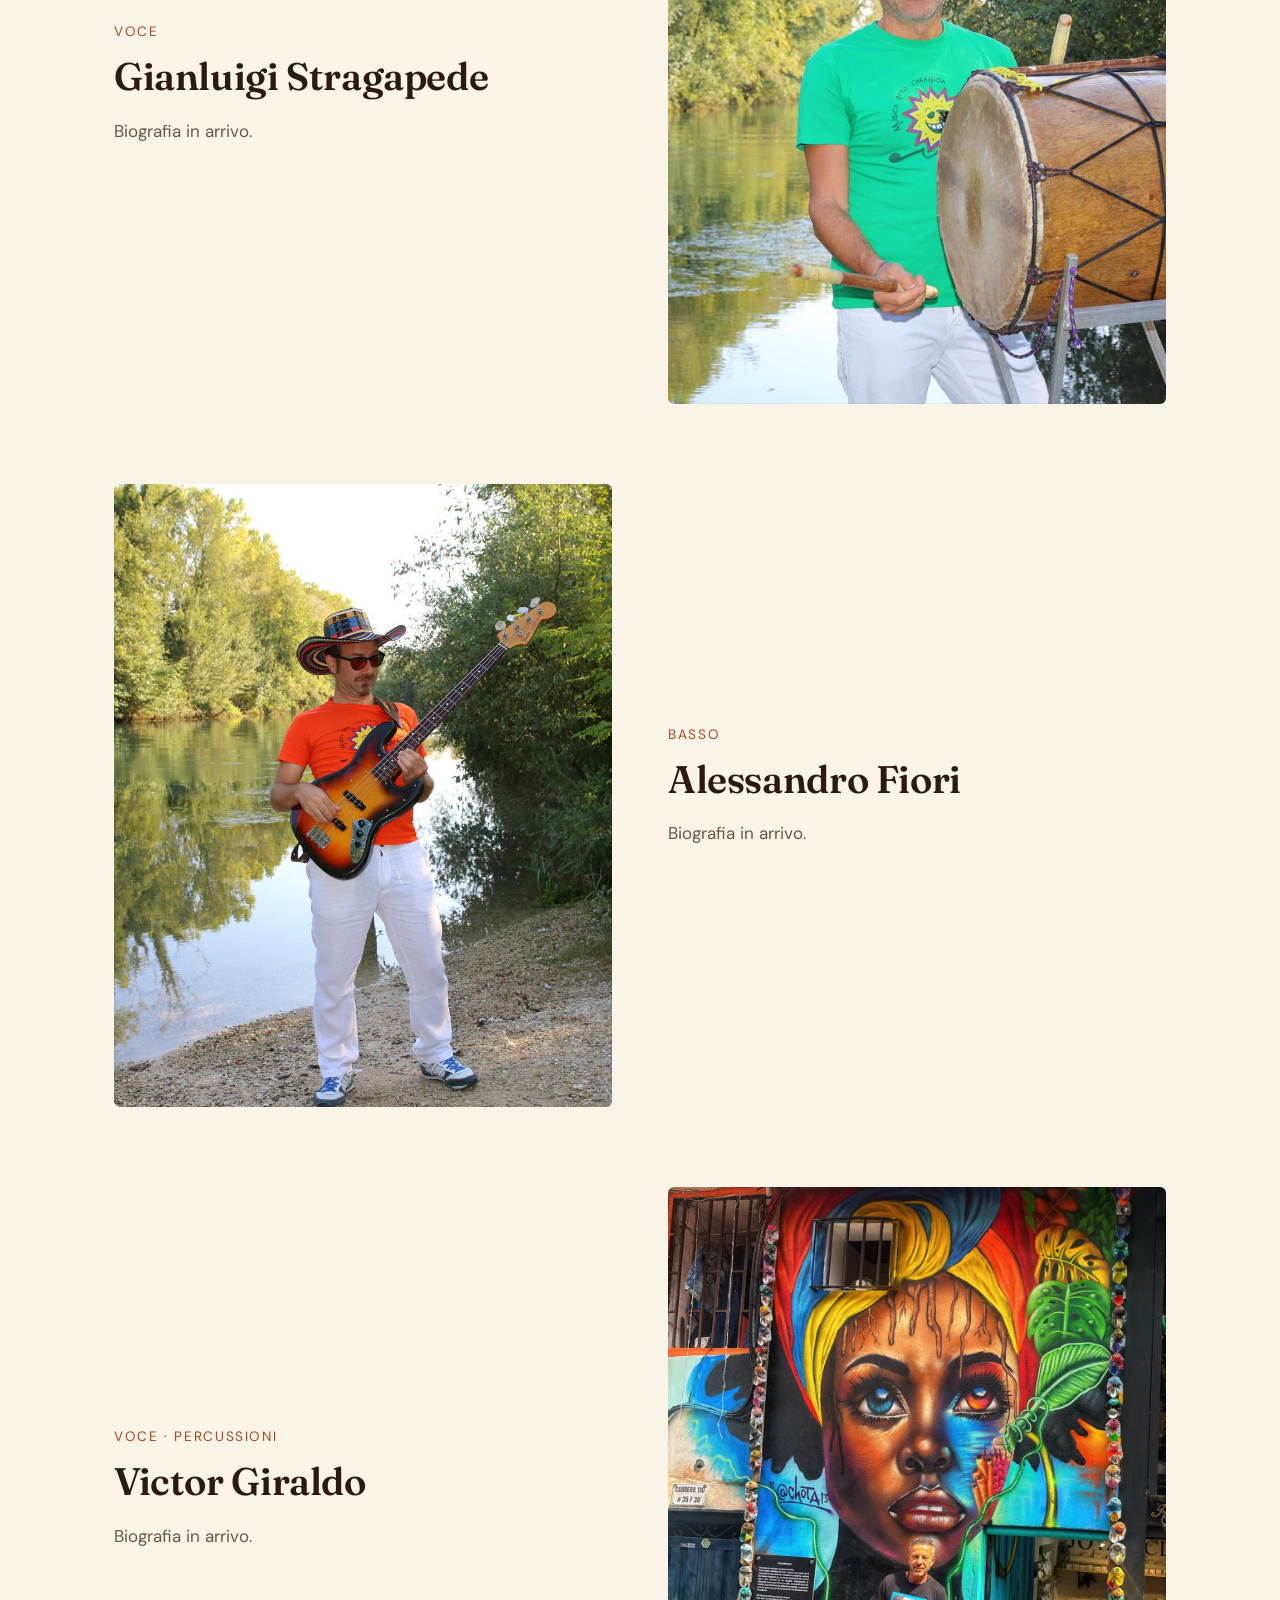
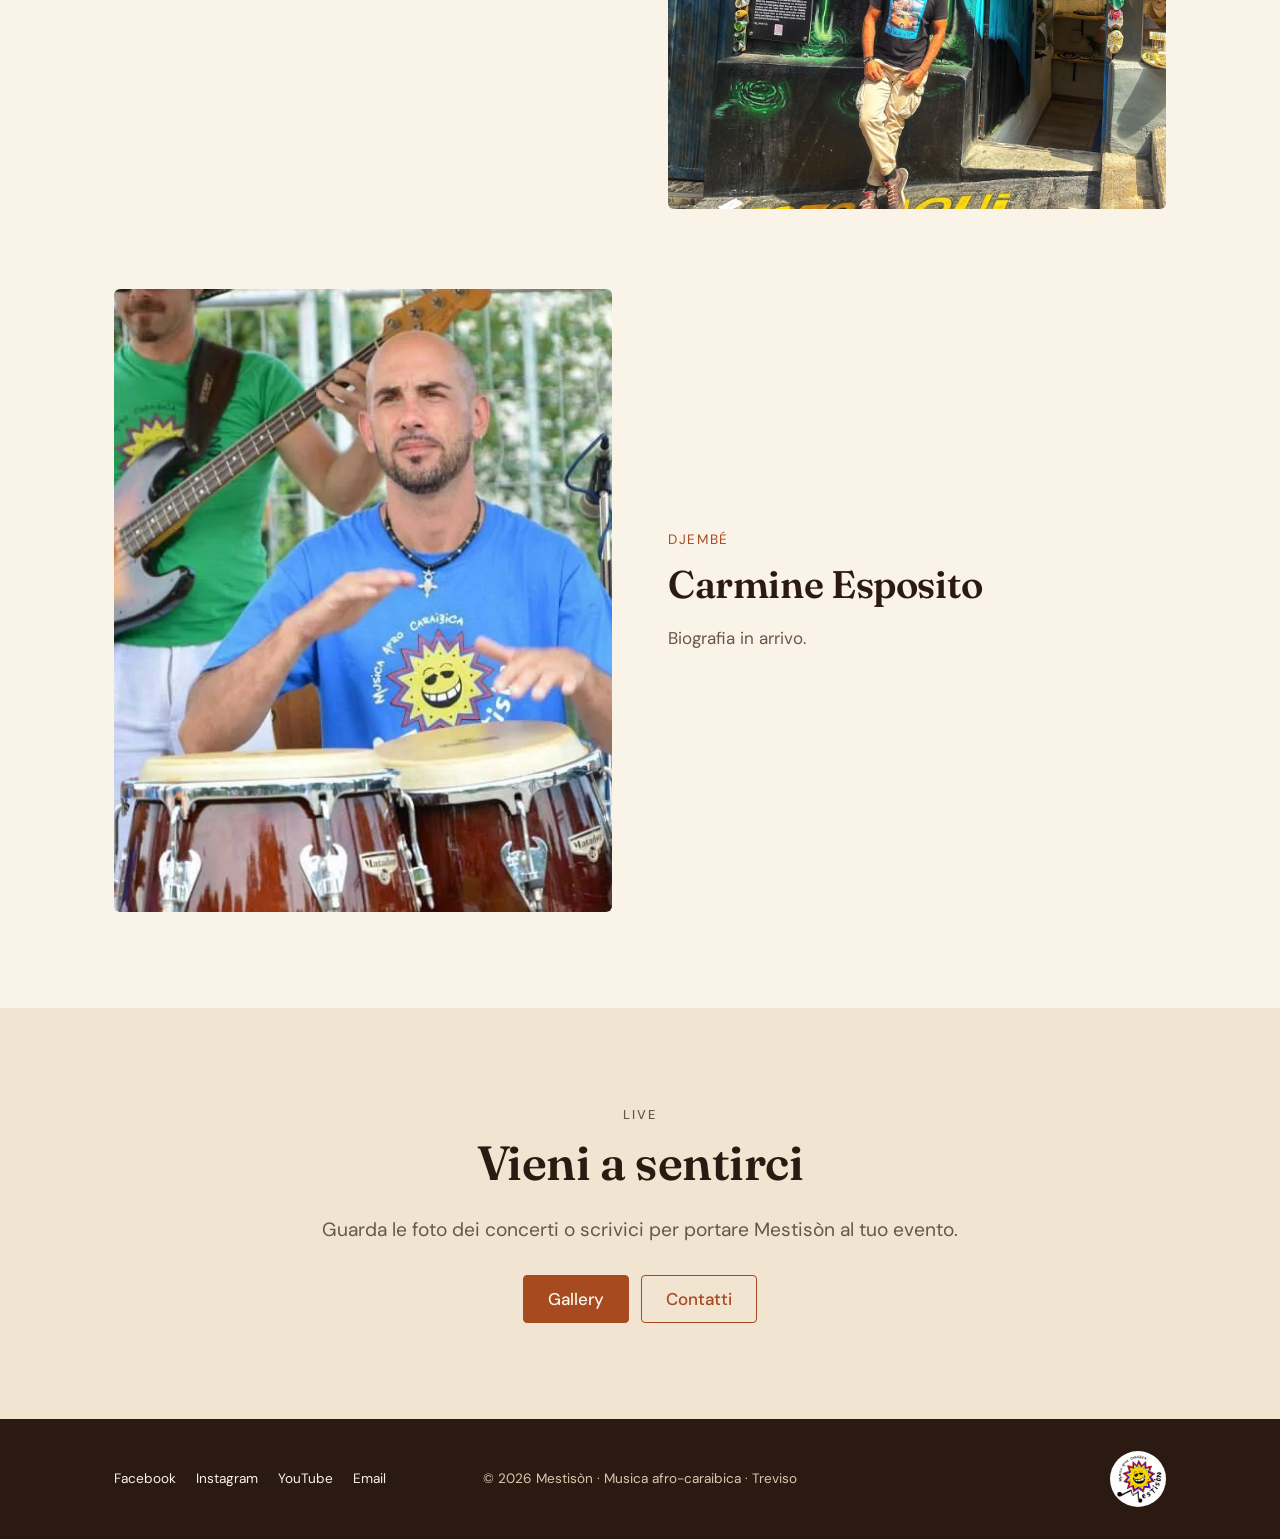
==== commit 261eb8b2: "add image victor" ====
--- a/site/musicisti/index.html
+++ b/site/musicisti/index.html
@@ -132,7 +132,7 @@
 
           <article class="musician" id="victor">
             <figure class="musician__media">
-              <img src="../assets/images/musicisti/victor.jpg" alt="Victor Giraldo alle congas" loading="lazy" width="900" height="1200">
+              <img src="../assets/images/musicisti/victor.jpeg" alt="Victor Giraldo alle congas" loading="lazy" width="900" height="1200">
             </figure>
             <div>
               <span class="musician__role">Voce · Percussioni</span>
